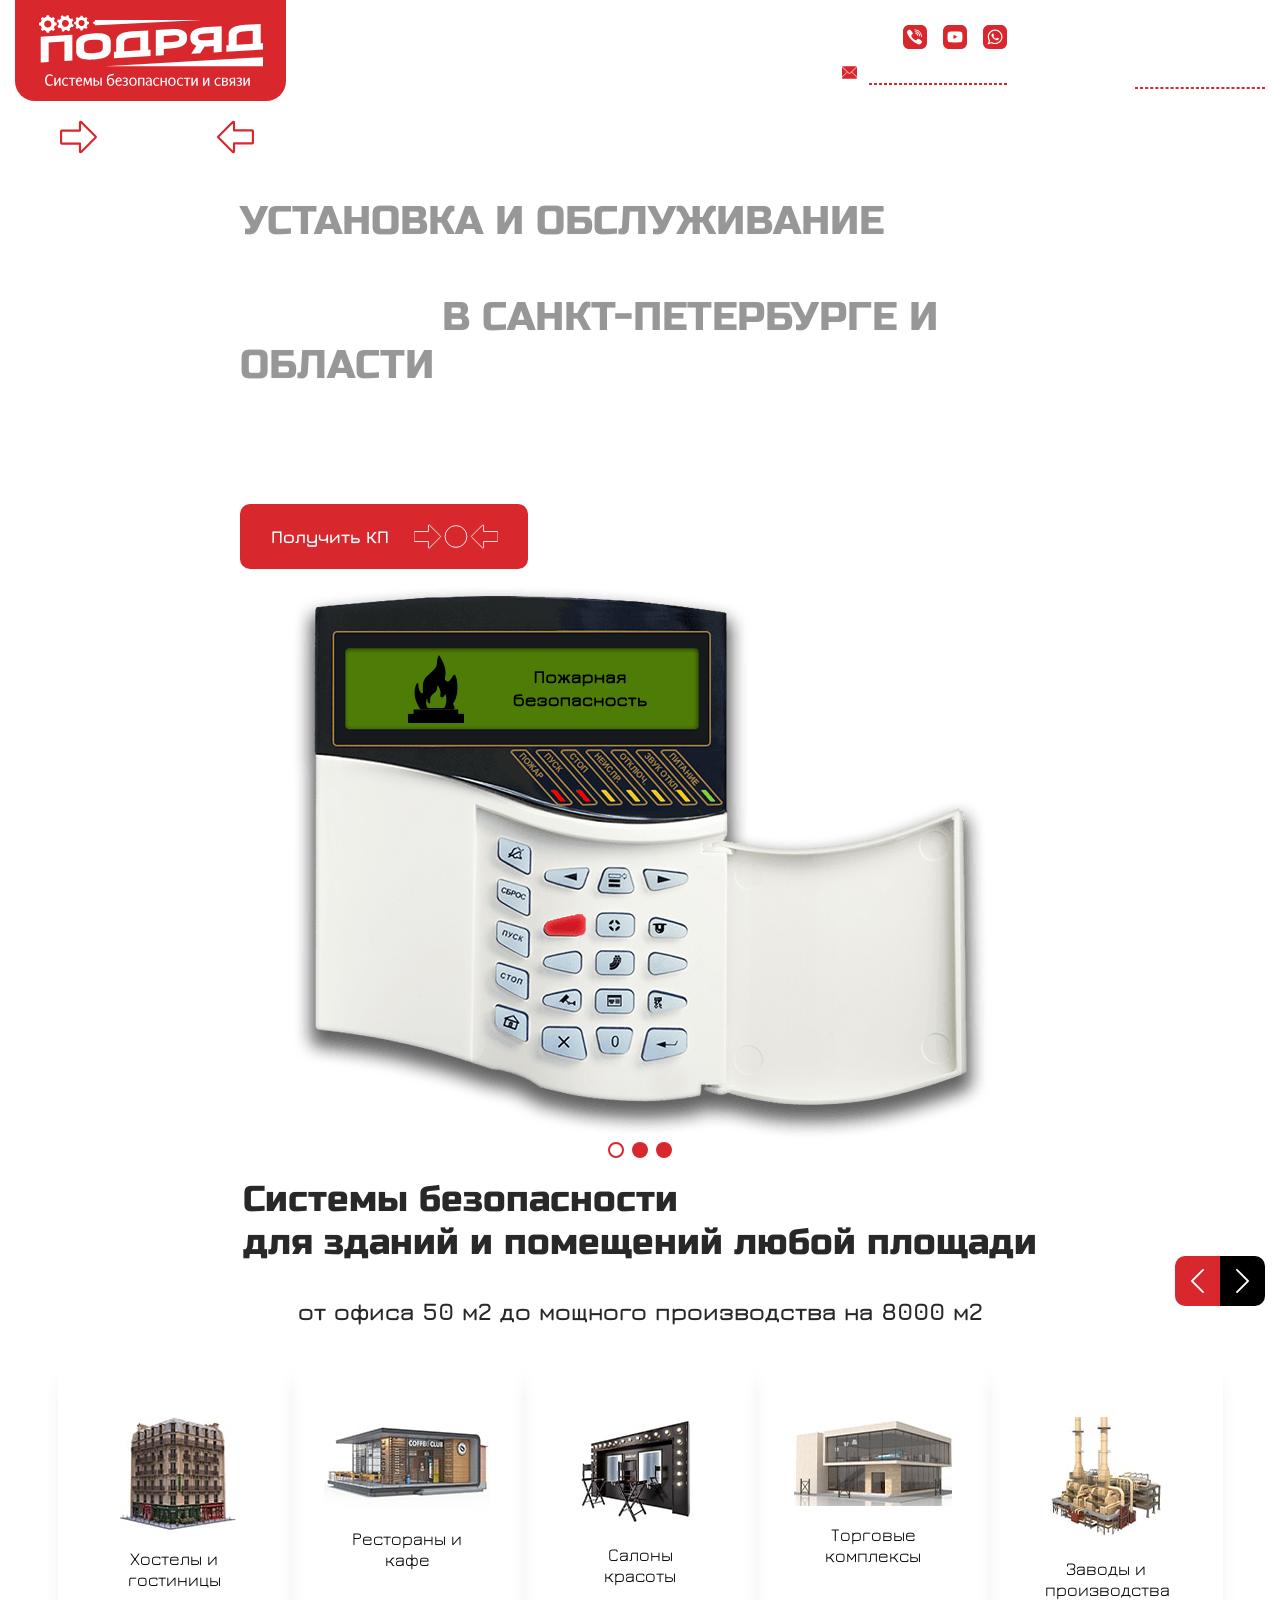
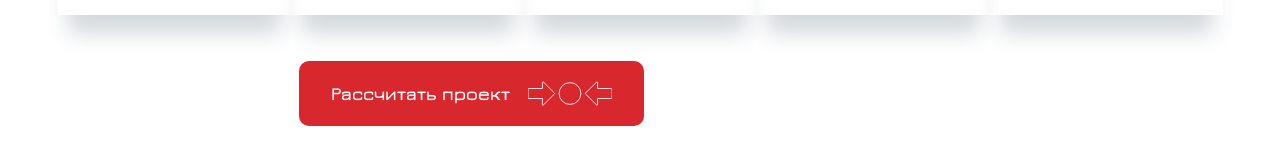
==== podryd/index.html @ 3e180569 "Add files via upload" ====
<!DOCTYPE html>
<html lang="en">

<head>
  <meta charset="UTF-8">
  <meta name="viewport" content="width=device-width, initial-scale=1.0">
  <title>Подряд</title>
  <link rel="preconnect" href="https://fonts.googleapis.com">
  <link rel="preconnect" href="https://fonts.gstatic.com" crossorigin>
  <link href="https://fonts.googleapis.com/css2?family=Jura:wght@400;700&family=Russo+One&display=swap"
    rel="stylesheet">
  <link rel="stylesheet" href="css/swiper-bundle.min.css">
  <link rel="stylesheet" href="css/style.min.css">
</head>

<body>
  <div class="menu">
    <div class="menu__inner">
      <div class="menu__btn">
        <svg class="menu__arrow arrow-top" width="37" height="34">
          <use href="images/icons.svg#arrow"></use>
        </svg>
        <div class="menu__text">Меню</div>
        <svg class="menu__arrow arrow-bottom" width="37" height="34">
          <use href="images/icons.svg#arrow"></use>
        </svg>
      </div>

      <ul class="menu__nav">
        <li class="menu__item">
          <a class="menu__link" href="#">
            О компании
          </a>
        </li>
        <li class="menu__item">
          <a class="menu__link" href="#">
            Цены
          </a>
        </li>
        <li class="menu__item">
          <a class="menu__link" href="#">
            Контакты
          </a>
        </li>
      </ul>
    </div>
  </div>


  <div class="wrapper">

    <header class="header">
      <div class="container">
        <div class="header__inner">

          <a class="header__logo" href="#">
            <svg class="header__logo-icon" width="224" height="71">
              <use href="images/icons.svg#logo"></use>
            </svg>
          </a>

          <div class="header__right">

            <div class="header__social">
              <ul class="header__social-items">
                <li class="header__social-item">
                  <a class="header__social-link viber" href="#">
                    <svg class="header__social-icon" width="24" height="24">
                      <use href="images/icons.svg#viber"></use>
                    </svg>
                  </a>
                </li>
                <li class="header__social-item">
                  <a class="header__social-link youtube" href="#">
                    <svg class="header__social-icon" width="24" height="24">
                      <use href="images/icons.svg#youtube"></use>
                    </svg>
                  </a>
                </li>
                <li class="header__social-item">
                  <a class="header__social-link whatsapp" href="#">
                    <svg class="header__social-icon" width="24" height="24">
                      <use href="images/icons.svg#whatsapp"></use>
                    </svg>
                  </a>
                </li>
              </ul>

              <a class="header__social-link mail" href="mailto:info@podryad.ltd">
                <svg class="header__social-icon" width="19" height="15">
                  <use href="images/icons.svg#mail"></use>
                </svg>
                <div class="header__social-text">info@podryad.ltd</div>
              </a>
            </div>
            <div class="header__contact">
              <a class="header__contact-tel" href="tel:+78126488150">+7 (812) 648-8-150</a>
              <a class="header__contact-btn" href="#">Заказать звонок</a>
            </div>
          </div>
        </div>
      </div>
    </header>

    <main class="main">
      <div class="container">
        <div class="swiper">
          <div class="swiper-wrapper">
            <div class="slider__kp swiper-slide">
              <div class="kp__text">
                <h1 class="kp__title">
                  Установка и обслуживание <span>систем безопасности для бизнеса</span> в Санкт-Петербурге и области
                </h1>
                <div class="kp__subtitle">
                  Проектирование, монтаж и обслуживание с гарантией
                </div>
                <div class="kp__btn-item btn-item">
                  <button class="kp__btn btn">
                    <div class="kp__btn-text btn-text">Получить КП</div>
                    <svg class="btn-icon" width="84" height="25">
                      <use href="images/icons.svg#btn-arrow"></use>
                    </svg>
                  </button>
                  <div class="kp__btn-pop-up pop-up">
                    <svg class="pop-up__icon" width="50" height="48">
                      <use href="images/icons.svg#stopwatch"></use>
                    </svg>
                    <div class="kp__btn-pop-up__text pop-up__text">
                      Мы единственные в нише, кто формирует индивидуальное КП
                      <span>всего за 4 часа</span>
                    </div>
                  </div>
                </div>

              </div>

              <div class="kp__img">
                <div class="controller">
                  <img class="controller__img" src="images/control.png" alt="controller">
                </div>
              </div>
            </div>
            <div class="slider__kp swiper-slide">
              <div class="kp__text">
                <h1 class="kp__title">
                  Установка и обслуживание <span>систем безопасности для бизнеса</span> в Санкт-Петербурге и области
                </h1>
                <div class="kp__subtitle">
                  Проектирование, монтаж и обслуживание с гарантией
                </div>
                <div class="kp__btn-item btn-item">
                  <button class="kp__btn btn">
                    <div class="kp__btn-text btn-text">Получить КП</div>
                    <svg class="btn-icon" width="84" height="25">
                      <use href="images/icons.svg#btn-arrow"></use>
                    </svg>
                  </button>
                  <div class="kp__btn-pop-up pop-up">
                    <svg class="pop-up__icon" width="50" height="48">
                      <use href="images/icons.svg#stopwatch"></use>
                    </svg>
                    <div class="kp__btn-pop-up__text pop-up__text">
                      Мы единственные в нише, кто формирует индивидуальное КП
                      <span>всего за 4 часа</span>
                    </div>
                  </div>
                </div>

              </div>

              <div class="kp__img">
                <div class="controller">
                  <img class="controller__img" src="images/control.png" alt="controller">
                </div>
              </div>
            </div>
            <div class="slider__kp swiper-slide">
              <div class="kp__text">
                <h1 class="kp__title">
                  Установка и обслуживание <span>систем безопасности для бизнеса</span> в Санкт-Петербурге и области
                </h1>
                <div class="kp__subtitle">
                  Проектирование, монтаж и обслуживание с гарантией
                </div>
                <div class="kp__btn-item btn-item">
                  <button class="kp__btn btn">
                    <div class="kp__btn-text btn-text">Получить КП</div>
                    <svg class="btn-icon" width="84" height="25">
                      <use href="images/icons.svg#btn-arrow"></use>
                    </svg>
                  </button>
                  <div class="kp__btn-pop-up pop-up">
                    <svg class="pop-up__icon" width="50" height="48">
                      <use href="images/icons.svg#stopwatch"></use>
                    </svg>
                    <div class="kp__btn-pop-up__text pop-up__text">
                      Мы единственные в нише, кто формирует индивидуальное КП
                      <span>всего за 4 часа</span>
                    </div>
                  </div>
                </div>

              </div>

              <div class="kp__img">
                <div class="controller">
                  <img class="controller__img" src="images/control.png" alt="controller">
                </div>
              </div>
            </div>
          </div>

          <div class="swiper-pagination"></div>
        </div>

        <div class="swiper swiper-project">
          <div class="swiper-wrapper">
            <div class="slider__project swiper-slide">
              <div class="project__title">
                Системы безопасности<br>
                для зданий и помещений любой площади
              </div>
              <div class="project__subtitle">
                от офиса 50 м2 до мощного производства на 8000 м2
              </div>
              <ul class="project__buildings">
                <li class="project__building-item">
                  <div class="project__building">
                    <img class="project__building-img" src="images/hotel.jpg" alt="hotel">
                    <div class="project__building-text">Хостелы и гостиницы</div>
                  </div>
                </li>
                <li class="project__building-item">
                  <div class="project__building">
                    <img class="project__building-img" src="images/restaurant.jpg" alt="restaurant">
                    <div class="project__building-text">Рестораны и кафе</div>
                  </div>
                </li>
                <li class="project__building-item">
                  <div class="project__building">
                    <img class="project__building-img" src="images/beauty-saloon.jpg" alt="beuty-saloon">
                    <div class="project__building-text">Салоны красоты</div>
                  </div>
                </li>
                <li class="project__building-item">
                  <div class="project__building">
                    <img class="project__building-img" src="images/shop.jpg" alt="shop">
                    <div class="project__building-text">Торговые комплексы</div>
                  </div>
                </li>
                <li class="project__building-item">
                  <div class="project__building">
                    <img class="project__building-img" src="images/factory.jpg" alt="factory">
                    <div class="project__building-text">Заводы и производства</div>
                  </div>
                </li>
              </ul>
              <div class="project__btn-item btn-item">
                <button class="project__btn btn">
                  <div class="project__btn-text btn-text">Рассчитать проект</div>
                  <svg class="btn-icon" width="84" height="25">
                    <use href="images/icons.svg#btn-arrow"></use>
                  </svg>
                </button>
                <div class="project__btn-pop-up pop-up">
                  <svg class="pop-up__icon" width="41" height="50">
                    <use href="images/icons.svg#calculator" xlink:href="images/icons.svg#calculator"></use>
                  </svg>
                  <div class="project__btn-pop-up__text pop-up__text">
                    Рассчитайте предварительную стоимость своего проекта онлайн.<span> Всего 4 вопроса на 12
                      секунд</span>
                  </div>
                </div>
              </div>
            </div>
            <div class="slider__project swiper-slide">
              <div class="project__title">
                Системы безопасности<br>
                для зданий и помещений любой площади
              </div>
              <div class="project__subtitle">
                от офиса 50 м2 до мощного производства на 8000 м2
              </div>
              <ul class="project__buildings">
                <li class="project__building-item">
                  <div class="project__building">
                    <img class="project__building-img" src="images/hotel.jpg" alt="hotel">
                    <div class="project__building-text">Хостелы и гостиницы</div>
                  </div>
                </li>
                <li class="project__building-item">
                  <div class="project__building">
                    <img class="project__building-img" src="images/restaurant.jpg" alt="restaurant">
                    <div class="project__building-text">Рестораны и кафе</div>
                  </div>
                </li>
                <li class="project__building-item">
                  <div class="project__building">
                    <img class="project__building-img" src="images/beauty-saloon.jpg" alt="beuty-saloon">
                    <div class="project__building-text">Салоны красоты</div>
                  </div>
                </li>
                <li class="project__building-item">
                  <div class="project__building">
                    <img class="project__building-img" src="images/shop.jpg" alt="shop">
                    <div class="project__building-text">Торговые комплексы</div>
                  </div>
                </li>
                <li class="project__building-item">
                  <div class="project__building">
                    <img class="project__building-img" src="images/factory.jpg" alt="factory">
                    <div class="project__building-text">Заводы и производства</div>
                  </div>
                </li>
              </ul>
              <div class="project__btn-item btn-item">
                <button class="project__btn btn">
                  <div class="project__btn-text btn-text">Рассчитать проект</div>
                  <svg class="btn-icon" width="84" height="25">
                    <use href="images/icons.svg#btn-arrow"></use>
                  </svg>
                </button>
                <div class="project__btn-pop-up pop-up">
                  <svg class="pop-up__icon" width="41" height="50">
                    <use href="images/icons.svg#calculator" xlink:href="images/icons.svg#calculator"></use>
                  </svg>
                  <div class="project__btn-pop-up__text pop-up__text">
                    Рассчитайте предварительную стоимость своего проекта онлайн.<span> Всего 4 вопроса на 12
                      секунд</span>
                  </div>
                </div>
              </div>
            </div>
            <div class="slider__project swiper-slide">
              <div class="project__title">
                Системы безопасности<br>
                для зданий и помещений любой площади
              </div>
              <div class="project__subtitle">
                от офиса 50 м2 до мощного производства на 8000 м2
              </div>
              <ul class="project__buildings">
                <li class="project__building-item">
                  <div class="project__building">
                    <img class="project__building-img" src="images/hotel.jpg" alt="hotel">
                    <div class="project__building-text">Хостелы и гостиницы</div>
                  </div>
                </li>
                <li class="project__building-item">
                  <div class="project__building">
                    <img class="project__building-img" src="images/restaurant.jpg" alt="restaurant">
                    <div class="project__building-text">Рестораны и кафе</div>
                  </div>
                </li>
                <li class="project__building-item">
                  <div class="project__building">
                    <img class="project__building-img" src="images/beauty-saloon.jpg" alt="beuty-saloon">
                    <div class="project__building-text">Салоны красоты</div>
                  </div>
                </li>
                <li class="project__building-item">
                  <div class="project__building">
                    <img class="project__building-img" src="images/shop.jpg" alt="shop">
                    <div class="project__building-text">Торговые комплексы</div>
                  </div>
                </li>
                <li class="project__building-item">
                  <div class="project__building">
                    <img class="project__building-img" src="images/factory.jpg" alt="factory">
                    <div class="project__building-text">Заводы и производства</div>
                  </div>
                </li>
              </ul>
              <div class="project__btn-item btn-item">
                <button class="project__btn btn">
                  <div class="project__btn-text btn-text">Рассчитать проект</div>
                  <svg class="btn-icon" width="84" height="25">
                    <use href="images/icons.svg#btn-arrow"></use>
                  </svg>
                </button>
                <div class="project__btn-pop-up pop-up">
                  <svg class="pop-up__icon" width="41" height="50">
                    <use href="images/icons.svg#calculator" xlink:href="images/icons.svg#calculator"></use>
                  </svg>
                  <div class="project__btn-pop-up__text pop-up__text">
                    Рассчитайте предварительную стоимость своего проекта онлайн.<span> Всего 4 вопроса на 12
                      секунд</span>
                  </div>
                </div>
              </div>
            </div>

          </div>
          <div class="swiper-button-prev">
            <svg class="swiper-icon swiper-icon-prev" height="24">
              <use href="images/icons.svg#arrow-right"></use>
            </svg>
          </div>
          <div class="swiper-button-next">
            <svg class="swiper-icon swiper-icon-next" height="24">
              <use href="images/icons.svg#arrow-right"></use>
            </svg>
          </div>
        </div>
      </div>
    </main>

    <div class="fire-extinguisher">
      <img class="fire-extinguisher__img" src="/images/bg-smoke.png" alt="">
    </div>
  </div>



  <script src="js/swiper-bundle.min.js"></script>
  <!-- <script src="js/three.js"></script> -->
  <script src="js/stats.min.js"></script>
  <script src="js/smoke.js"></script>
  <script src="js/main.min.js"></script>
</body>

</html>
---- podryd/css/style.min.css ----
:root{--red: #d9272e;--orange: #f54e37;--white: #ffffff;--grey: #979797;--black: #000000;--subtitle: #282828}html{-webkit-box-sizing:border-box;box-sizing:border-box}*,*::after,*::before{-webkit-box-sizing:inherit;box-sizing:inherit}ul[class],ol[class]{padding:0}body,h1,h2,h3,h4,h5,h6,p,ul,ol,li,figure,figcaption,blockquote,dl,dd{margin:0}ul[class]{list-style:none}img{max-width:100%;display:block}input,button,textarea,select{font:inherit}button{border:none}a{text-decoration:none}button{padding:0}html,body{height:100%}html{scroll-behavior:smooth}.wrapper{display:-webkit-box;display:-ms-flexbox;display:flex;-webkit-box-orient:vertical;-webkit-box-direction:normal;-ms-flex-direction:column;flex-direction:column;min-height:100%;position:relative}.main{-webkit-box-flex:1;-ms-flex:1 1 auto;flex:1 1 auto}.container{max-width:1564px;margin:0 auto;padding:0 15px}body{background:url(/images/bg.png)}.menu{position:fixed;-webkit-transition-duration:.5s;-o-transition-duration:.5s;transition-duration:.5s;z-index:20}.menu__inner{display:-webkit-box;display:-ms-flexbox;display:flex;padding-top:230px;padding-left:4.4vw}.menu__arrow{fill:none;fill-rule:nonzero;stroke:var(--red);stroke-width:140;-webkit-transform-origin:50% 50%;-ms-transform-origin:50% 50%;transform-origin:50% 50%;-webkit-transform:rotate(90deg);-ms-transform:rotate(90deg);transform:rotate(90deg)}.menu .arrow-bottom{-webkit-transform:rotate(-90deg);-ms-transform:rotate(-90deg);transform:rotate(-90deg)}.menu__text{-webkit-writing-mode:vertical-lr;-ms-writing-mode:tb-lr;writing-mode:vertical-lr;-webkit-transform:rotate(180deg);-ms-transform:rotate(180deg);transform:rotate(180deg);font-family:'Jura', sans-serif;font-weight:700;font-size:24px;color:var(--white);margin-top:27px;margin-bottom:27px}.menu-active{z-index:10;background-color:rgba(255,255,255,0.829);height:100vh;width:100vw;padding-top:50px;-webkit-transition-duration:.5s;-o-transition-duration:.5s;transition-duration:.5s}.menu-active .menu__btn{display:-webkit-box;display:-ms-flexbox;display:flex;margin-right:20px}.menu-active .menu__arrow{-webkit-transform:rotate(0);-ms-transform:rotate(0);transform:rotate(0)}.menu-active .menu__text{-webkit-writing-mode:horizontal-tb;-ms-writing-mode:lr-tb;writing-mode:horizontal-tb;-webkit-transform:rotate(0);-ms-transform:rotate(0);transform:rotate(0);margin:0;margin-left:27px;margin-right:27px;color:var(--black)}.menu-active .menu__nav{display:-webkit-box;display:-ms-flexbox;display:flex}.menu__nav{display:none;-webkit-transition-duration:.5s;-o-transition-duration:.5s;transition-duration:.5s}.menu__item+.menu__item{margin-left:50px}.menu__link{font-family:'Jura', sans-serif;font-weight:700;font-size:30px;color:var(--black)}.active ~ .wrapper{-webkit-filter:blur(3px);filter:blur(3px)}.lock{overflow:hidden}.btn{border-radius:10px;display:-webkit-box;display:-ms-flexbox;display:flex;-webkit-box-align:center;-ms-flex-align:center;align-items:center;-webkit-box-shadow:inset 0 0 0 40px var(--red);box-shadow:inset 0 0 0 40px var(--red);-webkit-transition-duration:.5s;-o-transition-duration:.5s;transition-duration:.5s}.btn-item{display:-webkit-box;display:-ms-flexbox;display:flex;-webkit-box-align:center;-ms-flex-align:center;align-items:center;display:flex}.btn-icon{fill:none;fill-rule:nonzero;stroke:var(--white);stroke-width:150;-webkit-transition:.1s;-o-transition:.1s;transition:.1s}.btn:hover{cursor:pointer;-webkit-box-shadow:inset 0 0 0 3.5px var(--red),0 0 22px 6px rgba(217,38,44,0.52);box-shadow:inset 0 0 0 3.5px var(--red),0 0 22px 6px rgba(217,38,44,0.52)}.btn:hover .btn-text{color:var(--black)}.btn:hover .btn-icon{fill:var(--black)}.pop-up{display:-webkit-box;display:-ms-flexbox;display:flex;-webkit-box-align:center;-ms-flex-align:center;align-items:center;background-color:var(--white);-webkit-box-shadow:0px 5px 18px 0px rgba(0,0,0,0.16);box-shadow:0px 5px 18px 0px rgba(0,0,0,0.16);border-radius:10px;margin-left:6px;position:relative;height:98px;z-index:2;opacity:0;-webkit-transition-duration:.5s;-o-transition-duration:.5s;transition-duration:.5s}.pop-up__text{font-family:'Jura', sans-serif;font-weight:400;font-size:14px}.pop-up__text span{color:var(--orange)}.pop-up:before{position:absolute;content:'';z-index:-1;width:17px;height:17px;background-color:var(--white);left:-8px;-webkit-transform:rotate(45deg);-ms-transform:rotate(45deg);transform:rotate(45deg)}.btn:hover+.pop-up{opacity:1}canvas{width:100vw;height:100vh;display:block;position:fixed;top:0;left:0;z-index:-101}.fire-extinguisher{position:absolute;z-index:-99;-webkit-box-flex:0;-ms-flex:0 0 auto;flex:0 0 auto;bottom:-525px}.fire-extinguisher__img{width:100vw}.header__inner{display:-webkit-box;display:-ms-flexbox;display:flex;-webkit-box-pack:justify;-ms-flex-pack:justify;justify-content:space-between}.header__logo{background-color:var(--red);height:101px;width:271px;border-bottom-left-radius:20px;border-bottom-right-radius:20px;display:-webkit-box;display:-ms-flexbox;display:flex;-webkit-box-pack:center;-ms-flex-pack:center;justify-content:center;-webkit-box-align:center;-ms-flex-align:center;align-items:center;-webkit-transition-duration:.5s;-o-transition-duration:.5s;transition-duration:.5s}.header__logo-icon{fill:var(--white)}.header__logo:hover{background-color:var(--white)}.header__logo:hover .header__logo-icon{fill:var(--red)}.header__right{display:-webkit-box;display:-ms-flexbox;display:flex;margin-top:25px}.header__social{margin-right:69px}.header__social-items{display:-webkit-box;display:-ms-flexbox;display:flex;-webkit-box-pack:end;-ms-flex-pack:end;justify-content:flex-end;margin-bottom:14px}.header__social-item{height:24px}.header__social-item+.header__social-item{margin-left:16px}.header__social-icon{fill:var(--red)}.header__social-link.mail{display:-webkit-box;display:-ms-flexbox;display:flex;-webkit-box-align:center;-ms-flex-align:center;align-items:center}.header__social-link.mail .header__social-icon{margin-right:10px}.header__social-text{font-family:'Jura', sans-serif;font-weight:700;font-size:16px;color:var(--white);position:relative}.header__social-text::before{position:absolute;content:'';bottom:-4px;width:100%;border:1px dashed var(--red)}.header__contact{display:-webkit-box;display:-ms-flexbox;display:flex;-webkit-box-orient:vertical;-webkit-box-direction:normal;-ms-flex-direction:column;flex-direction:column;-webkit-box-align:end;-ms-flex-align:end;align-items:flex-end}.header__contact-tel{font-family:'Jura', sans-serif;font-weight:700;font-size:20px;color:var(--white);margin-bottom:15px}.header__contact-btn{font-family:'Jura', sans-serif;font-weight:400;font-size:16px;color:var(--white);position:relative}.header__contact-btn::before{position:absolute;content:'';bottom:-8px;width:100%;border:1px dashed var(--red)}.slider__kp{margin-top:96px;margin-bottom:39px;display:-webkit-box;display:-ms-flexbox;display:flex;-webkit-box-pack:justify;-ms-flex-pack:justify;justify-content:space-between;max-width:100%}.kp__text{display:-webkit-box;display:-ms-flexbox;display:flex;-webkit-box-orient:vertical;-webkit-box-direction:normal;-ms-flex-direction:column;flex-direction:column}.kp__title{font-family:'Russo One', sans-serif;font-weight:400;font-size:40px;color:var(--grey);text-transform:uppercase;max-width:800px}.kp__title span{color:var(--white)}.kp__subtitle{font-family:'Jura', sans-serif;font-weight:700;font-size:24px;color:var(--white);margin-top:33px;margin-bottom:37px;width:100%}.kp__btn .btn-icon{margin:20px 30px 20px 24px}.kp__btn-text{font-family:'Jura', sans-serif;font-weight:700;font-size:18px;color:var(--white);margin-left:30px;width:120px}.kp__btn-pop-up{max-width:317px}.kp__btn-pop-up .pop-up__icon{margin-left:23px;margin-right:10px}.kp__btn-pop-up__text{width:212px}.controller{position:relative}.controller__display{position:absolute;display:-webkit-box;display:-ms-flexbox;display:flex;-webkit-box-align:center;-ms-flex-align:center;align-items:center;font-family:'Jura', sans-serif;font-weight:700;font-size:18px;top:69px;left:138px}.controller__text{text-align:center;margin-left:49px;font-family:'Jura', sans-serif;font-weight:700;font-size:18px}.controller__img{max-width:697px;width:100%}.controller__btn-red{position:absolute;top:330.5px;left:249px}.swiper-project{margin-left:384px}.project__title{font-family:'Russo One', sans-serif;font-weight:400;font-size:36px;color:var(--subtitle)}.project__subtitle{font-family:'Jura', sans-serif;font-weight:700;font-size:24px;color:var(--subtitle);margin-top:32.5px;margin-bottom:19px}.project__buildings{display:-webkit-box;display:-ms-flexbox;display:flex}.project__building{max-width:100%;width:206px;height:224px;border-radius:10px;background-color:var(--white);display:-webkit-box;display:-ms-flexbox;display:flex;-webkit-box-orient:vertical;-webkit-box-direction:normal;-ms-flex-direction:column;flex-direction:column;-webkit-box-align:center;-ms-flex-align:center;align-items:center}.project__building-item{padding-left:13.5px;padding-right:13.5px;padding-top:20px;-webkit-box-shadow:0px 28px 21px -10px rgba(34,60,80,0.2);box-shadow:0px 28px 21px -10px rgba(34,60,80,0.2)}.project__building:nth-child(1) .project__building-img{margin-top:26px;margin-bottom:18px}.project__building:nth-child(2) .project__building-img{margin-top:39px;margin-bottom:26px}.project__building:nth-child(3) .project__building-img{margin-top:29px;margin-bottom:20px}.project__building:nth-child(4) .project__building-img{margin-top:35px;margin-bottom:34px}.project__building:nth-child(5) .project__building-img{margin-top:21px;margin-bottom:14px}.project__building-text{font-family:'Jura', sans-serif;font-weight:400;font-size:18px;text-align:center;width:123px}.project__btn-item{margin-top:30px}.project__btn .btn-icon{margin:20px 32px 20px 18px}.project__btn-text{font-family:'Jura', sans-serif;font-weight:700;font-size:18px;color:var(--white);margin-left:32px;max-width:179px}.project__btn-pop-up{max-width:340px}.project__btn-pop-up .pop-up__icon{margin-left:29px;margin-right:16px}.project__btn-pop-up__text{max-width:245px;width:100%}.swiper-pagination-bullets.swiper-pagination-horizontal{bottom:85px}.swiper-pagination-bullet{width:16px;height:16px;background-color:var(--red);opacity:1}.swiper-pagination-bullet-active{background-color:var(--white);border:2px solid var(--red)}.swiper-button-prev{border-bottom-left-radius:10px;border-top-left-radius:10px;background-color:var(--red);left:auto;right:45px}.swiper-button-next{border-bottom-right-radius:10px;border-top-right-radius:10px;background-color:var(--black);right:0}.swiper-button-prev,.swiper-button-next{top:100px;height:50px;width:45px}.swiper-button-prev::after,.swiper-button-next::after{content:''}.swiper-icon{fill:var(--white)}.swiper-icon-prev{-webkit-transform-origin:50% 50%;-ms-transform-origin:50% 50%;transform-origin:50% 50%;-webkit-transform:rotate(180deg);-ms-transform:rotate(180deg);transform:rotate(180deg)}@media screen and (max-width: 1770px){.menu{position:absolute}.menu__inner{padding-top:120px;padding-left:60px}.menu__btn{display:-webkit-box;display:-ms-flexbox;display:flex}.menu__arrow{-webkit-transform:rotate(0);-ms-transform:rotate(0);transform:rotate(0)}.menu__text{-webkit-writing-mode:horizontal-tb;-ms-writing-mode:lr-tb;writing-mode:horizontal-tb;-webkit-transform:rotate(0);-ms-transform:rotate(0);transform:rotate(0);margin:0;margin-left:27px;margin-right:27px}.menu .arrow-bottom{-webkit-transform:rotate(180deg);-ms-transform:rotate(180deg);transform:rotate(180deg)}}@media screen and (max-width: 1595px){.fire-extinguisher{bottom:-350px}}@media screen and (max-width: 1574px){.project__buildings{-ms-flex-wrap:wrap;flex-wrap:wrap;-webkit-box-pack:center;-ms-flex-pack:center;justify-content:center}}@media screen and (max-width: 1572px){.fire-extinguisher{bottom:-90px}}@media screen and (max-width: 1431px){.slider__kp{-webkit-box-pack:center;-ms-flex-pack:center;justify-content:center;-ms-flex-wrap:wrap;flex-wrap:wrap}.project__building{margin-top:27px}.swiper-pagination-bullets.swiper-pagination-horizontal{bottom:16px}}@media screen and (max-width: 1385px){.swiper-project{margin-left:0}.slider__project{display:-webkit-box;display:-ms-flexbox;display:flex;-webkit-box-orient:vertical;-webkit-box-direction:normal;-ms-flex-direction:column;flex-direction:column;-webkit-box-align:center;-ms-flex-align:center;align-items:center}}@media screen and (max-width: 1201px){.fire-extinguisher{bottom:-50px}}@media screen and (max-width: 1000px){.swiper-project{padding-top:60px}.swiper-button-prev,.swiper-button-next{top:25px}}@media screen and (max-width: 736px){.btn-item{-webkit-box-orient:vertical;-webkit-box-direction:normal;-ms-flex-direction:column;flex-direction:column}.btn-text{font-size:14px;margin-left:10px}.pop-up{margin-top:10px;margin-left:0}.pop-up:before{left:45%;top:-8px}.pop-up__text{font-size:12px}.kp__btn-pop-up .pop-up__icon{margin-left:15px}.header__right{display:none}.header__inner{-webkit-box-pack:center;-ms-flex-pack:center;justify-content:center}}@media screen and (max-width: 400px){.kp__title{font-size:25px}.kp__subtitle{font-size:18px}}@media screen and (max-width: 367px){.project__btn-pop-up .pop-up__icon{margin-left:15px;margin-right:10px}}
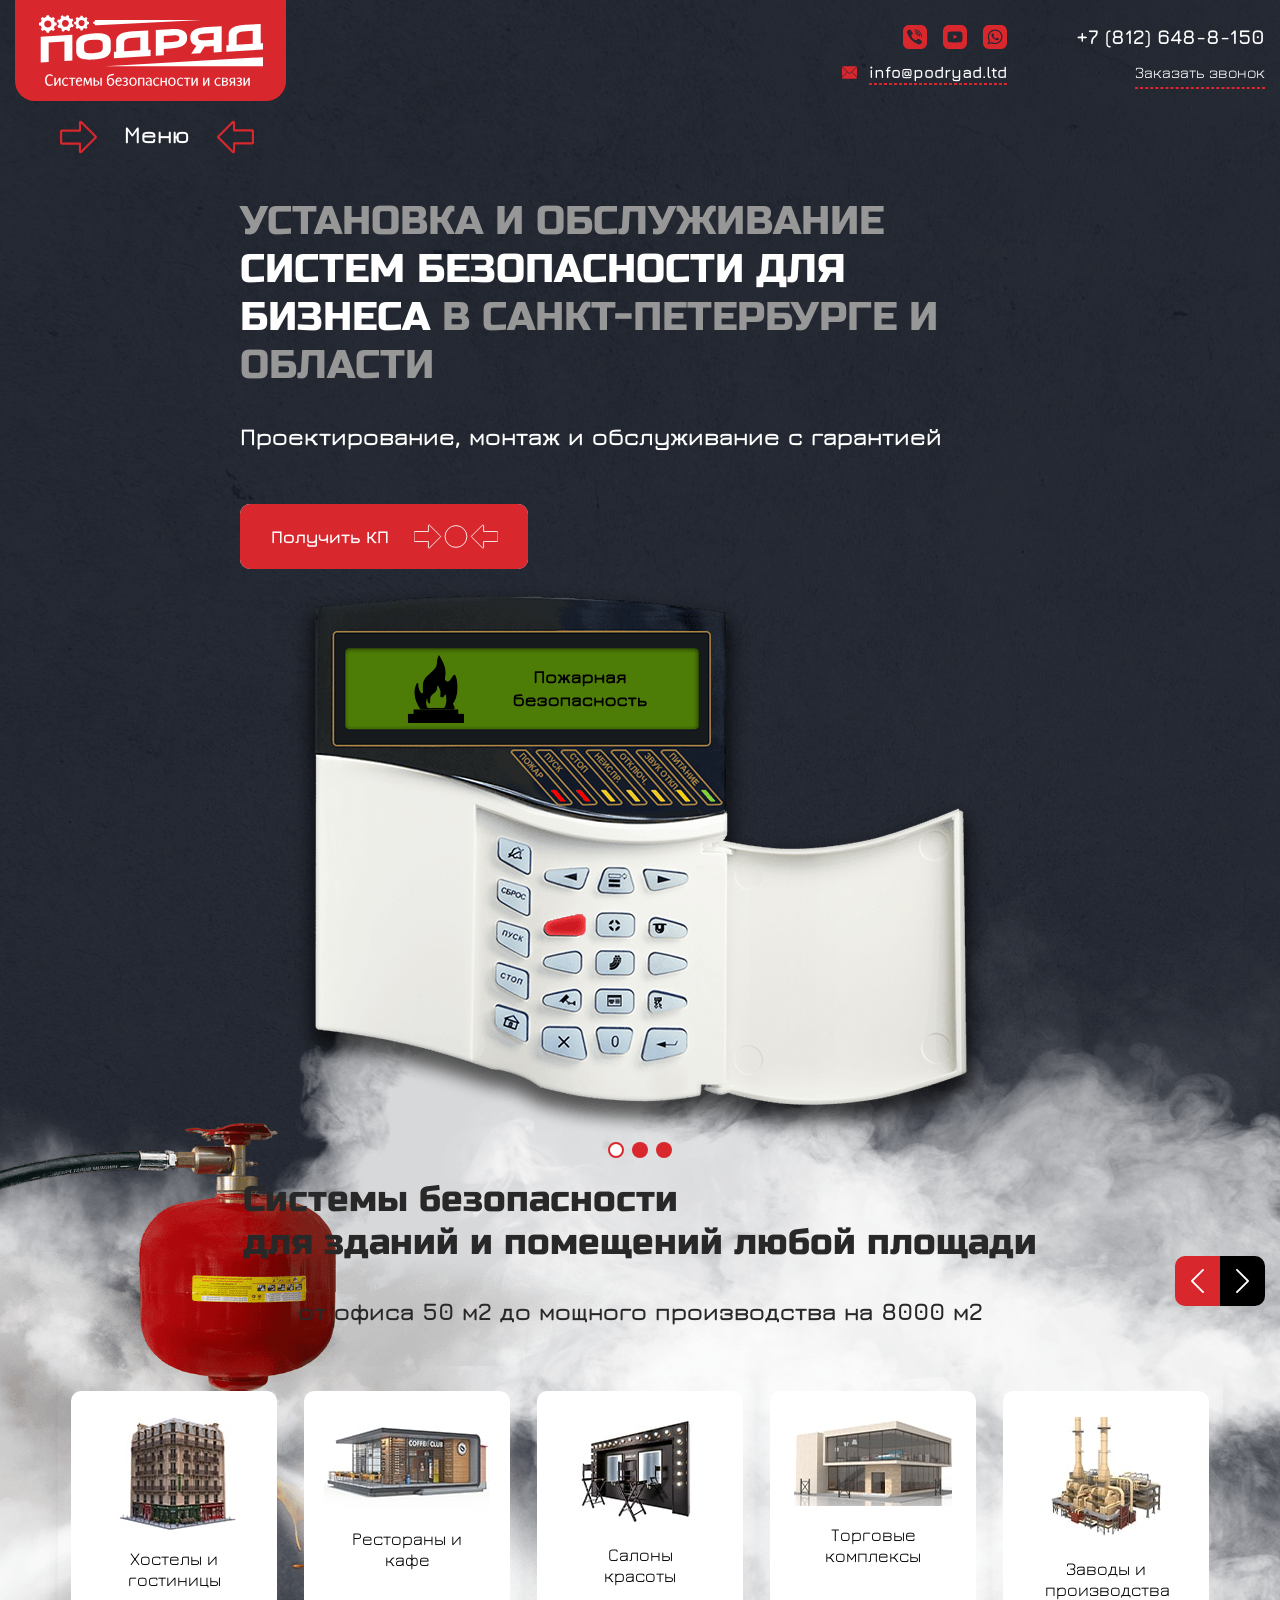
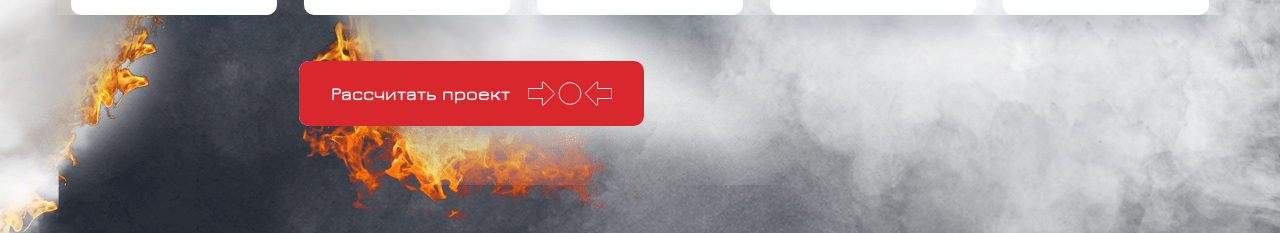
==== commit 60062aa4: "Update index.html" ====
--- a/podryd/index.html
+++ b/podryd/index.html
@@ -406,7 +406,7 @@
     </main>
 
     <div class="fire-extinguisher">
-      <img class="fire-extinguisher__img" src="/images/bg-smoke.png" alt="">
+      <img class="fire-extinguisher__img" src="images/bg-smoke.png" alt="">
     </div>
   </div>
 
@@ -419,4 +419,4 @@
   <script src="js/main.min.js"></script>
 </body>
 
-</html>+</html>
--- a/podryd/css/style.min.css
+++ b/podryd/css/style.min.css
@@ -1 +1 @@
-:root{--red: #d9272e;--orange: #f54e37;--white: #ffffff;--grey: #979797;--black: #000000;--subtitle: #282828}html{-webkit-box-sizing:border-box;box-sizing:border-box}*,*::after,*::before{-webkit-box-sizing:inherit;box-sizing:inherit}ul[class],ol[class]{padding:0}body,h1,h2,h3,h4,h5,h6,p,ul,ol,li,figure,figcaption,blockquote,dl,dd{margin:0}ul[class]{list-style:none}img{max-width:100%;display:block}input,button,textarea,select{font:inherit}button{border:none}a{text-decoration:none}button{padding:0}html,body{height:100%}html{scroll-behavior:smooth}.wrapper{display:-webkit-box;display:-ms-flexbox;display:flex;-webkit-box-orient:vertical;-webkit-box-direction:normal;-ms-flex-direction:column;flex-direction:column;min-height:100%;position:relative}.main{-webkit-box-flex:1;-ms-flex:1 1 auto;flex:1 1 auto}.container{max-width:1564px;margin:0 auto;padding:0 15px}body{background:url(/images/bg.png)}.menu{position:fixed;-webkit-transition-duration:.5s;-o-transition-duration:.5s;transition-duration:.5s;z-index:20}.menu__inner{display:-webkit-box;display:-ms-flexbox;display:flex;padding-top:230px;padding-left:4.4vw}.menu__arrow{fill:none;fill-rule:nonzero;stroke:var(--red);stroke-width:140;-webkit-transform-origin:50% 50%;-ms-transform-origin:50% 50%;transform-origin:50% 50%;-webkit-transform:rotate(90deg);-ms-transform:rotate(90deg);transform:rotate(90deg)}.menu .arrow-bottom{-webkit-transform:rotate(-90deg);-ms-transform:rotate(-90deg);transform:rotate(-90deg)}.menu__text{-webkit-writing-mode:vertical-lr;-ms-writing-mode:tb-lr;writing-mode:vertical-lr;-webkit-transform:rotate(180deg);-ms-transform:rotate(180deg);transform:rotate(180deg);font-family:'Jura', sans-serif;font-weight:700;font-size:24px;color:var(--white);margin-top:27px;margin-bottom:27px}.menu-active{z-index:10;background-color:rgba(255,255,255,0.829);height:100vh;width:100vw;padding-top:50px;-webkit-transition-duration:.5s;-o-transition-duration:.5s;transition-duration:.5s}.menu-active .menu__btn{display:-webkit-box;display:-ms-flexbox;display:flex;margin-right:20px}.menu-active .menu__arrow{-webkit-transform:rotate(0);-ms-transform:rotate(0);transform:rotate(0)}.menu-active .menu__text{-webkit-writing-mode:horizontal-tb;-ms-writing-mode:lr-tb;writing-mode:horizontal-tb;-webkit-transform:rotate(0);-ms-transform:rotate(0);transform:rotate(0);margin:0;margin-left:27px;margin-right:27px;color:var(--black)}.menu-active .menu__nav{display:-webkit-box;display:-ms-flexbox;display:flex}.menu__nav{display:none;-webkit-transition-duration:.5s;-o-transition-duration:.5s;transition-duration:.5s}.menu__item+.menu__item{margin-left:50px}.menu__link{font-family:'Jura', sans-serif;font-weight:700;font-size:30px;color:var(--black)}.active ~ .wrapper{-webkit-filter:blur(3px);filter:blur(3px)}.lock{overflow:hidden}.btn{border-radius:10px;display:-webkit-box;display:-ms-flexbox;display:flex;-webkit-box-align:center;-ms-flex-align:center;align-items:center;-webkit-box-shadow:inset 0 0 0 40px var(--red);box-shadow:inset 0 0 0 40px var(--red);-webkit-transition-duration:.5s;-o-transition-duration:.5s;transition-duration:.5s}.btn-item{display:-webkit-box;display:-ms-flexbox;display:flex;-webkit-box-align:center;-ms-flex-align:center;align-items:center;display:flex}.btn-icon{fill:none;fill-rule:nonzero;stroke:var(--white);stroke-width:150;-webkit-transition:.1s;-o-transition:.1s;transition:.1s}.btn:hover{cursor:pointer;-webkit-box-shadow:inset 0 0 0 3.5px var(--red),0 0 22px 6px rgba(217,38,44,0.52);box-shadow:inset 0 0 0 3.5px var(--red),0 0 22px 6px rgba(217,38,44,0.52)}.btn:hover .btn-text{color:var(--black)}.btn:hover .btn-icon{fill:var(--black)}.pop-up{display:-webkit-box;display:-ms-flexbox;display:flex;-webkit-box-align:center;-ms-flex-align:center;align-items:center;background-color:var(--white);-webkit-box-shadow:0px 5px 18px 0px rgba(0,0,0,0.16);box-shadow:0px 5px 18px 0px rgba(0,0,0,0.16);border-radius:10px;margin-left:6px;position:relative;height:98px;z-index:2;opacity:0;-webkit-transition-duration:.5s;-o-transition-duration:.5s;transition-duration:.5s}.pop-up__text{font-family:'Jura', sans-serif;font-weight:400;font-size:14px}.pop-up__text span{color:var(--orange)}.pop-up:before{position:absolute;content:'';z-index:-1;width:17px;height:17px;background-color:var(--white);left:-8px;-webkit-transform:rotate(45deg);-ms-transform:rotate(45deg);transform:rotate(45deg)}.btn:hover+.pop-up{opacity:1}canvas{width:100vw;height:100vh;display:block;position:fixed;top:0;left:0;z-index:-101}.fire-extinguisher{position:absolute;z-index:-99;-webkit-box-flex:0;-ms-flex:0 0 auto;flex:0 0 auto;bottom:-525px}.fire-extinguisher__img{width:100vw}.header__inner{display:-webkit-box;display:-ms-flexbox;display:flex;-webkit-box-pack:justify;-ms-flex-pack:justify;justify-content:space-between}.header__logo{background-color:var(--red);height:101px;width:271px;border-bottom-left-radius:20px;border-bottom-right-radius:20px;display:-webkit-box;display:-ms-flexbox;display:flex;-webkit-box-pack:center;-ms-flex-pack:center;justify-content:center;-webkit-box-align:center;-ms-flex-align:center;align-items:center;-webkit-transition-duration:.5s;-o-transition-duration:.5s;transition-duration:.5s}.header__logo-icon{fill:var(--white)}.header__logo:hover{background-color:var(--white)}.header__logo:hover .header__logo-icon{fill:var(--red)}.header__right{display:-webkit-box;display:-ms-flexbox;display:flex;margin-top:25px}.header__social{margin-right:69px}.header__social-items{display:-webkit-box;display:-ms-flexbox;display:flex;-webkit-box-pack:end;-ms-flex-pack:end;justify-content:flex-end;margin-bottom:14px}.header__social-item{height:24px}.header__social-item+.header__social-item{margin-left:16px}.header__social-icon{fill:var(--red)}.header__social-link.mail{display:-webkit-box;display:-ms-flexbox;display:flex;-webkit-box-align:center;-ms-flex-align:center;align-items:center}.header__social-link.mail .header__social-icon{margin-right:10px}.header__social-text{font-family:'Jura', sans-serif;font-weight:700;font-size:16px;color:var(--white);position:relative}.header__social-text::before{position:absolute;content:'';bottom:-4px;width:100%;border:1px dashed var(--red)}.header__contact{display:-webkit-box;display:-ms-flexbox;display:flex;-webkit-box-orient:vertical;-webkit-box-direction:normal;-ms-flex-direction:column;flex-direction:column;-webkit-box-align:end;-ms-flex-align:end;align-items:flex-end}.header__contact-tel{font-family:'Jura', sans-serif;font-weight:700;font-size:20px;color:var(--white);margin-bottom:15px}.header__contact-btn{font-family:'Jura', sans-serif;font-weight:400;font-size:16px;color:var(--white);position:relative}.header__contact-btn::before{position:absolute;content:'';bottom:-8px;width:100%;border:1px dashed var(--red)}.slider__kp{margin-top:96px;margin-bottom:39px;display:-webkit-box;display:-ms-flexbox;display:flex;-webkit-box-pack:justify;-ms-flex-pack:justify;justify-content:space-between;max-width:100%}.kp__text{display:-webkit-box;display:-ms-flexbox;display:flex;-webkit-box-orient:vertical;-webkit-box-direction:normal;-ms-flex-direction:column;flex-direction:column}.kp__title{font-family:'Russo One', sans-serif;font-weight:400;font-size:40px;color:var(--grey);text-transform:uppercase;max-width:800px}.kp__title span{color:var(--white)}.kp__subtitle{font-family:'Jura', sans-serif;font-weight:700;font-size:24px;color:var(--white);margin-top:33px;margin-bottom:37px;width:100%}.kp__btn .btn-icon{margin:20px 30px 20px 24px}.kp__btn-text{font-family:'Jura', sans-serif;font-weight:700;font-size:18px;color:var(--white);margin-left:30px;width:120px}.kp__btn-pop-up{max-width:317px}.kp__btn-pop-up .pop-up__icon{margin-left:23px;margin-right:10px}.kp__btn-pop-up__text{width:212px}.controller{position:relative}.controller__display{position:absolute;display:-webkit-box;display:-ms-flexbox;display:flex;-webkit-box-align:center;-ms-flex-align:center;align-items:center;font-family:'Jura', sans-serif;font-weight:700;font-size:18px;top:69px;left:138px}.controller__text{text-align:center;margin-left:49px;font-family:'Jura', sans-serif;font-weight:700;font-size:18px}.controller__img{max-width:697px;width:100%}.controller__btn-red{position:absolute;top:330.5px;left:249px}.swiper-project{margin-left:384px}.project__title{font-family:'Russo One', sans-serif;font-weight:400;font-size:36px;color:var(--subtitle)}.project__subtitle{font-family:'Jura', sans-serif;font-weight:700;font-size:24px;color:var(--subtitle);margin-top:32.5px;margin-bottom:19px}.project__buildings{display:-webkit-box;display:-ms-flexbox;display:flex}.project__building{max-width:100%;width:206px;height:224px;border-radius:10px;background-color:var(--white);display:-webkit-box;display:-ms-flexbox;display:flex;-webkit-box-orient:vertical;-webkit-box-direction:normal;-ms-flex-direction:column;flex-direction:column;-webkit-box-align:center;-ms-flex-align:center;align-items:center}.project__building-item{padding-left:13.5px;padding-right:13.5px;padding-top:20px;-webkit-box-shadow:0px 28px 21px -10px rgba(34,60,80,0.2);box-shadow:0px 28px 21px -10px rgba(34,60,80,0.2)}.project__building:nth-child(1) .project__building-img{margin-top:26px;margin-bottom:18px}.project__building:nth-child(2) .project__building-img{margin-top:39px;margin-bottom:26px}.project__building:nth-child(3) .project__building-img{margin-top:29px;margin-bottom:20px}.project__building:nth-child(4) .project__building-img{margin-top:35px;margin-bottom:34px}.project__building:nth-child(5) .project__building-img{margin-top:21px;margin-bottom:14px}.project__building-text{font-family:'Jura', sans-serif;font-weight:400;font-size:18px;text-align:center;width:123px}.project__btn-item{margin-top:30px}.project__btn .btn-icon{margin:20px 32px 20px 18px}.project__btn-text{font-family:'Jura', sans-serif;font-weight:700;font-size:18px;color:var(--white);margin-left:32px;max-width:179px}.project__btn-pop-up{max-width:340px}.project__btn-pop-up .pop-up__icon{margin-left:29px;margin-right:16px}.project__btn-pop-up__text{max-width:245px;width:100%}.swiper-pagination-bullets.swiper-pagination-horizontal{bottom:85px}.swiper-pagination-bullet{width:16px;height:16px;background-color:var(--red);opacity:1}.swiper-pagination-bullet-active{background-color:var(--white);border:2px solid var(--red)}.swiper-button-prev{border-bottom-left-radius:10px;border-top-left-radius:10px;background-color:var(--red);left:auto;right:45px}.swiper-button-next{border-bottom-right-radius:10px;border-top-right-radius:10px;background-color:var(--black);right:0}.swiper-button-prev,.swiper-button-next{top:100px;height:50px;width:45px}.swiper-button-prev::after,.swiper-button-next::after{content:''}.swiper-icon{fill:var(--white)}.swiper-icon-prev{-webkit-transform-origin:50% 50%;-ms-transform-origin:50% 50%;transform-origin:50% 50%;-webkit-transform:rotate(180deg);-ms-transform:rotate(180deg);transform:rotate(180deg)}@media screen and (max-width: 1770px){.menu{position:absolute}.menu__inner{padding-top:120px;padding-left:60px}.menu__btn{display:-webkit-box;display:-ms-flexbox;display:flex}.menu__arrow{-webkit-transform:rotate(0);-ms-transform:rotate(0);transform:rotate(0)}.menu__text{-webkit-writing-mode:horizontal-tb;-ms-writing-mode:lr-tb;writing-mode:horizontal-tb;-webkit-transform:rotate(0);-ms-transform:rotate(0);transform:rotate(0);margin:0;margin-left:27px;margin-right:27px}.menu .arrow-bottom{-webkit-transform:rotate(180deg);-ms-transform:rotate(180deg);transform:rotate(180deg)}}@media screen and (max-width: 1595px){.fire-extinguisher{bottom:-350px}}@media screen and (max-width: 1574px){.project__buildings{-ms-flex-wrap:wrap;flex-wrap:wrap;-webkit-box-pack:center;-ms-flex-pack:center;justify-content:center}}@media screen and (max-width: 1572px){.fire-extinguisher{bottom:-90px}}@media screen and (max-width: 1431px){.slider__kp{-webkit-box-pack:center;-ms-flex-pack:center;justify-content:center;-ms-flex-wrap:wrap;flex-wrap:wrap}.project__building{margin-top:27px}.swiper-pagination-bullets.swiper-pagination-horizontal{bottom:16px}}@media screen and (max-width: 1385px){.swiper-project{margin-left:0}.slider__project{display:-webkit-box;display:-ms-flexbox;display:flex;-webkit-box-orient:vertical;-webkit-box-direction:normal;-ms-flex-direction:column;flex-direction:column;-webkit-box-align:center;-ms-flex-align:center;align-items:center}}@media screen and (max-width: 1201px){.fire-extinguisher{bottom:-50px}}@media screen and (max-width: 1000px){.swiper-project{padding-top:60px}.swiper-button-prev,.swiper-button-next{top:25px}}@media screen and (max-width: 736px){.btn-item{-webkit-box-orient:vertical;-webkit-box-direction:normal;-ms-flex-direction:column;flex-direction:column}.btn-text{font-size:14px;margin-left:10px}.pop-up{margin-top:10px;margin-left:0}.pop-up:before{left:45%;top:-8px}.pop-up__text{font-size:12px}.kp__btn-pop-up .pop-up__icon{margin-left:15px}.header__right{display:none}.header__inner{-webkit-box-pack:center;-ms-flex-pack:center;justify-content:center}}@media screen and (max-width: 400px){.kp__title{font-size:25px}.kp__subtitle{font-size:18px}}@media screen and (max-width: 367px){.project__btn-pop-up .pop-up__icon{margin-left:15px;margin-right:10px}}
+:root{--red: #d9272e;--orange: #f54e37;--white: #ffffff;--grey: #979797;--black: #000000;--subtitle: #282828}html{-webkit-box-sizing:border-box;box-sizing:border-box}*,*::after,*::before{-webkit-box-sizing:inherit;box-sizing:inherit}ul[class],ol[class]{padding:0}body,h1,h2,h3,h4,h5,h6,p,ul,ol,li,figure,figcaption,blockquote,dl,dd{margin:0}ul[class]{list-style:none}img{max-width:100%;display:block}input,button,textarea,select{font:inherit}button{border:none}a{text-decoration:none}button{padding:0}html,body{height:100%}html{scroll-behavior:smooth}.wrapper{display:-webkit-box;display:-ms-flexbox;display:flex;-webkit-box-orient:vertical;-webkit-box-direction:normal;-ms-flex-direction:column;flex-direction:column;min-height:100%;position:relative}.main{-webkit-box-flex:1;-ms-flex:1 1 auto;flex:1 1 auto}.container{max-width:1564px;margin:0 auto;padding:0 15px}body{background:url(../images/bg.png)}.menu{position:fixed;-webkit-transition-duration:.5s;-o-transition-duration:.5s;transition-duration:.5s;z-index:20}.menu__inner{display:-webkit-box;display:-ms-flexbox;display:flex;padding-top:230px;padding-left:4.4vw}.menu__arrow{fill:none;fill-rule:nonzero;stroke:var(--red);stroke-width:140;-webkit-transform-origin:50% 50%;-ms-transform-origin:50% 50%;transform-origin:50% 50%;-webkit-transform:rotate(90deg);-ms-transform:rotate(90deg);transform:rotate(90deg)}.menu .arrow-bottom{-webkit-transform:rotate(-90deg);-ms-transform:rotate(-90deg);transform:rotate(-90deg)}.menu__text{-webkit-writing-mode:vertical-lr;-ms-writing-mode:tb-lr;writing-mode:vertical-lr;-webkit-transform:rotate(180deg);-ms-transform:rotate(180deg);transform:rotate(180deg);font-family:'Jura', sans-serif;font-weight:700;font-size:24px;color:var(--white);margin-top:27px;margin-bottom:27px}.menu-active{z-index:10;background-color:rgba(255,255,255,0.829);height:100vh;width:100vw;padding-top:50px;-webkit-transition-duration:.5s;-o-transition-duration:.5s;transition-duration:.5s}.menu-active .menu__btn{display:-webkit-box;display:-ms-flexbox;display:flex;margin-right:20px}.menu-active .menu__arrow{-webkit-transform:rotate(0);-ms-transform:rotate(0);transform:rotate(0)}.menu-active .menu__text{-webkit-writing-mode:horizontal-tb;-ms-writing-mode:lr-tb;writing-mode:horizontal-tb;-webkit-transform:rotate(0);-ms-transform:rotate(0);transform:rotate(0);margin:0;margin-left:27px;margin-right:27px;color:var(--black)}.menu-active .menu__nav{display:-webkit-box;display:-ms-flexbox;display:flex}.menu__nav{display:none;-webkit-transition-duration:.5s;-o-transition-duration:.5s;transition-duration:.5s}.menu__item+.menu__item{margin-left:50px}.menu__link{font-family:'Jura', sans-serif;font-weight:700;font-size:30px;color:var(--black)}.active ~ .wrapper{-webkit-filter:blur(3px);filter:blur(3px)}.lock{overflow:hidden}.btn{border-radius:10px;display:-webkit-box;display:-ms-flexbox;display:flex;-webkit-box-align:center;-ms-flex-align:center;align-items:center;-webkit-box-shadow:inset 0 0 0 40px var(--red);box-shadow:inset 0 0 0 40px var(--red);-webkit-transition-duration:.5s;-o-transition-duration:.5s;transition-duration:.5s}.btn-item{display:-webkit-box;display:-ms-flexbox;display:flex;-webkit-box-align:center;-ms-flex-align:center;align-items:center;display:flex}.btn-icon{fill:none;fill-rule:nonzero;stroke:var(--white);stroke-width:150;-webkit-transition:.1s;-o-transition:.1s;transition:.1s}.btn:hover{cursor:pointer;-webkit-box-shadow:inset 0 0 0 3.5px var(--red),0 0 22px 6px rgba(217,38,44,0.52);box-shadow:inset 0 0 0 3.5px var(--red),0 0 22px 6px rgba(217,38,44,0.52)}.btn:hover .btn-text{color:var(--black)}.btn:hover .btn-icon{fill:var(--black)}.pop-up{display:-webkit-box;display:-ms-flexbox;display:flex;-webkit-box-align:center;-ms-flex-align:center;align-items:center;background-color:var(--white);-webkit-box-shadow:0px 5px 18px 0px rgba(0,0,0,0.16);box-shadow:0px 5px 18px 0px rgba(0,0,0,0.16);border-radius:10px;margin-left:6px;position:relative;height:98px;z-index:2;opacity:0;-webkit-transition-duration:.5s;-o-transition-duration:.5s;transition-duration:.5s}.pop-up__text{font-family:'Jura', sans-serif;font-weight:400;font-size:14px}.pop-up__text span{color:var(--orange)}.pop-up:before{position:absolute;content:'';z-index:-1;width:17px;height:17px;background-color:var(--white);left:-8px;-webkit-transform:rotate(45deg);-ms-transform:rotate(45deg);transform:rotate(45deg)}.btn:hover+.pop-up{opacity:1}canvas{width:100vw;height:100vh;display:block;position:fixed;top:0;left:0;z-index:-101}.fire-extinguisher{position:absolute;z-index:-99;-webkit-box-flex:0;-ms-flex:0 0 auto;flex:0 0 auto;bottom:-525px}.fire-extinguisher__img{width:100vw}.header__inner{display:-webkit-box;display:-ms-flexbox;display:flex;-webkit-box-pack:justify;-ms-flex-pack:justify;justify-content:space-between}.header__logo{background-color:var(--red);height:101px;width:271px;border-bottom-left-radius:20px;border-bottom-right-radius:20px;display:-webkit-box;display:-ms-flexbox;display:flex;-webkit-box-pack:center;-ms-flex-pack:center;justify-content:center;-webkit-box-align:center;-ms-flex-align:center;align-items:center;-webkit-transition-duration:.5s;-o-transition-duration:.5s;transition-duration:.5s}.header__logo-icon{fill:var(--white)}.header__logo:hover{background-color:var(--white)}.header__logo:hover .header__logo-icon{fill:var(--red)}.header__right{display:-webkit-box;display:-ms-flexbox;display:flex;margin-top:25px}.header__social{margin-right:69px}.header__social-items{display:-webkit-box;display:-ms-flexbox;display:flex;-webkit-box-pack:end;-ms-flex-pack:end;justify-content:flex-end;margin-bottom:14px}.header__social-item{height:24px}.header__social-item+.header__social-item{margin-left:16px}.header__social-icon{fill:var(--red)}.header__social-link.mail{display:-webkit-box;display:-ms-flexbox;display:flex;-webkit-box-align:center;-ms-flex-align:center;align-items:center}.header__social-link.mail .header__social-icon{margin-right:10px}.header__social-text{font-family:'Jura', sans-serif;font-weight:700;font-size:16px;color:var(--white);position:relative}.header__social-text::before{position:absolute;content:'';bottom:-4px;width:100%;border:1px dashed var(--red)}.header__contact{display:-webkit-box;display:-ms-flexbox;display:flex;-webkit-box-orient:vertical;-webkit-box-direction:normal;-ms-flex-direction:column;flex-direction:column;-webkit-box-align:end;-ms-flex-align:end;align-items:flex-end}.header__contact-tel{font-family:'Jura', sans-serif;font-weight:700;font-size:20px;color:var(--white);margin-bottom:15px}.header__contact-btn{font-family:'Jura', sans-serif;font-weight:400;font-size:16px;color:var(--white);position:relative}.header__contact-btn::before{position:absolute;content:'';bottom:-8px;width:100%;border:1px dashed var(--red)}.slider__kp{margin-top:96px;margin-bottom:39px;display:-webkit-box;display:-ms-flexbox;display:flex;-webkit-box-pack:justify;-ms-flex-pack:justify;justify-content:space-between;max-width:100%}.kp__text{display:-webkit-box;display:-ms-flexbox;display:flex;-webkit-box-orient:vertical;-webkit-box-direction:normal;-ms-flex-direction:column;flex-direction:column}.kp__title{font-family:'Russo One', sans-serif;font-weight:400;font-size:40px;color:var(--grey);text-transform:uppercase;max-width:800px}.kp__title span{color:var(--white)}.kp__subtitle{font-family:'Jura', sans-serif;font-weight:700;font-size:24px;color:var(--white);margin-top:33px;margin-bottom:37px;width:100%}.kp__btn .btn-icon{margin:20px 30px 20px 24px}.kp__btn-text{font-family:'Jura', sans-serif;font-weight:700;font-size:18px;color:var(--white);margin-left:30px;width:120px}.kp__btn-pop-up{max-width:317px}.kp__btn-pop-up .pop-up__icon{margin-left:23px;margin-right:10px}.kp__btn-pop-up__text{width:212px}.controller{position:relative}.controller__display{position:absolute;display:-webkit-box;display:-ms-flexbox;display:flex;-webkit-box-align:center;-ms-flex-align:center;align-items:center;font-family:'Jura', sans-serif;font-weight:700;font-size:18px;top:69px;left:138px}.controller__text{text-align:center;margin-left:49px;font-family:'Jura', sans-serif;font-weight:700;font-size:18px}.controller__img{max-width:697px;width:100%}.controller__btn-red{position:absolute;top:330.5px;left:249px}.swiper-project{margin-left:384px}.project__title{font-family:'Russo One', sans-serif;font-weight:400;font-size:36px;color:var(--subtitle)}.project__subtitle{font-family:'Jura', sans-serif;font-weight:700;font-size:24px;color:var(--subtitle);margin-top:32.5px;margin-bottom:19px}.project__buildings{display:-webkit-box;display:-ms-flexbox;display:flex}.project__building{max-width:100%;width:206px;height:224px;border-radius:10px;background-color:var(--white);display:-webkit-box;display:-ms-flexbox;display:flex;-webkit-box-orient:vertical;-webkit-box-direction:normal;-ms-flex-direction:column;flex-direction:column;-webkit-box-align:center;-ms-flex-align:center;align-items:center}.project__building-item{padding-left:13.5px;padding-right:13.5px;padding-top:20px;-webkit-box-shadow:0px 28px 21px -10px rgba(34,60,80,0.2);box-shadow:0px 28px 21px -10px rgba(34,60,80,0.2)}.project__building:nth-child(1) .project__building-img{margin-top:26px;margin-bottom:18px}.project__building:nth-child(2) .project__building-img{margin-top:39px;margin-bottom:26px}.project__building:nth-child(3) .project__building-img{margin-top:29px;margin-bottom:20px}.project__building:nth-child(4) .project__building-img{margin-top:35px;margin-bottom:34px}.project__building:nth-child(5) .project__building-img{margin-top:21px;margin-bottom:14px}.project__building-text{font-family:'Jura', sans-serif;font-weight:400;font-size:18px;text-align:center;width:123px}.project__btn-item{margin-top:30px}.project__btn .btn-icon{margin:20px 32px 20px 18px}.project__btn-text{font-family:'Jura', sans-serif;font-weight:700;font-size:18px;color:var(--white);margin-left:32px;max-width:179px}.project__btn-pop-up{max-width:340px}.project__btn-pop-up .pop-up__icon{margin-left:29px;margin-right:16px}.project__btn-pop-up__text{max-width:245px;width:100%}.swiper-pagination-bullets.swiper-pagination-horizontal{bottom:85px}.swiper-pagination-bullet{width:16px;height:16px;background-color:var(--red);opacity:1}.swiper-pagination-bullet-active{background-color:var(--white);border:2px solid var(--red)}.swiper-button-prev{border-bottom-left-radius:10px;border-top-left-radius:10px;background-color:var(--red);left:auto;right:45px}.swiper-button-next{border-bottom-right-radius:10px;border-top-right-radius:10px;background-color:var(--black);right:0}.swiper-button-prev,.swiper-button-next{top:100px;height:50px;width:45px}.swiper-button-prev::after,.swiper-button-next::after{content:''}.swiper-icon{fill:var(--white)}.swiper-icon-prev{-webkit-transform-origin:50% 50%;-ms-transform-origin:50% 50%;transform-origin:50% 50%;-webkit-transform:rotate(180deg);-ms-transform:rotate(180deg);transform:rotate(180deg)}@media screen and (max-width: 1770px){.menu{position:absolute}.menu__inner{padding-top:120px;padding-left:60px}.menu__btn{display:-webkit-box;display:-ms-flexbox;display:flex}.menu__arrow{-webkit-transform:rotate(0);-ms-transform:rotate(0);transform:rotate(0)}.menu__text{-webkit-writing-mode:horizontal-tb;-ms-writing-mode:lr-tb;writing-mode:horizontal-tb;-webkit-transform:rotate(0);-ms-transform:rotate(0);transform:rotate(0);margin:0;margin-left:27px;margin-right:27px}.menu .arrow-bottom{-webkit-transform:rotate(180deg);-ms-transform:rotate(180deg);transform:rotate(180deg)}}@media screen and (max-width: 1595px){.fire-extinguisher{bottom:-350px}}@media screen and (max-width: 1574px){.project__buildings{-ms-flex-wrap:wrap;flex-wrap:wrap;-webkit-box-pack:center;-ms-flex-pack:center;justify-content:center}}@media screen and (max-width: 1572px){.fire-extinguisher{bottom:-90px}}@media screen and (max-width: 1431px){.slider__kp{-webkit-box-pack:center;-ms-flex-pack:center;justify-content:center;-ms-flex-wrap:wrap;flex-wrap:wrap}.project__building{margin-top:27px}.swiper-pagination-bullets.swiper-pagination-horizontal{bottom:16px}}@media screen and (max-width: 1385px){.swiper-project{margin-left:0}.slider__project{display:-webkit-box;display:-ms-flexbox;display:flex;-webkit-box-orient:vertical;-webkit-box-direction:normal;-ms-flex-direction:column;flex-direction:column;-webkit-box-align:center;-ms-flex-align:center;align-items:center}}@media screen and (max-width: 1201px){.fire-extinguisher{bottom:-50px}}@media screen and (max-width: 1000px){.swiper-project{padding-top:60px}.swiper-button-prev,.swiper-button-next{top:25px}}@media screen and (max-width: 736px){.btn-item{-webkit-box-orient:vertical;-webkit-box-direction:normal;-ms-flex-direction:column;flex-direction:column}.btn-text{font-size:14px;margin-left:10px}.pop-up{margin-top:10px;margin-left:0}.pop-up:before{left:45%;top:-8px}.pop-up__text{font-size:12px}.kp__btn-pop-up .pop-up__icon{margin-left:15px}.header__right{display:none}.header__inner{-webkit-box-pack:center;-ms-flex-pack:center;justify-content:center}}@media screen and (max-width: 400px){.kp__title{font-size:25px}.kp__subtitle{font-size:18px}}@media screen and (max-width: 367px){.project__btn-pop-up .pop-up__icon{margin-left:15px;margin-right:10px}}
